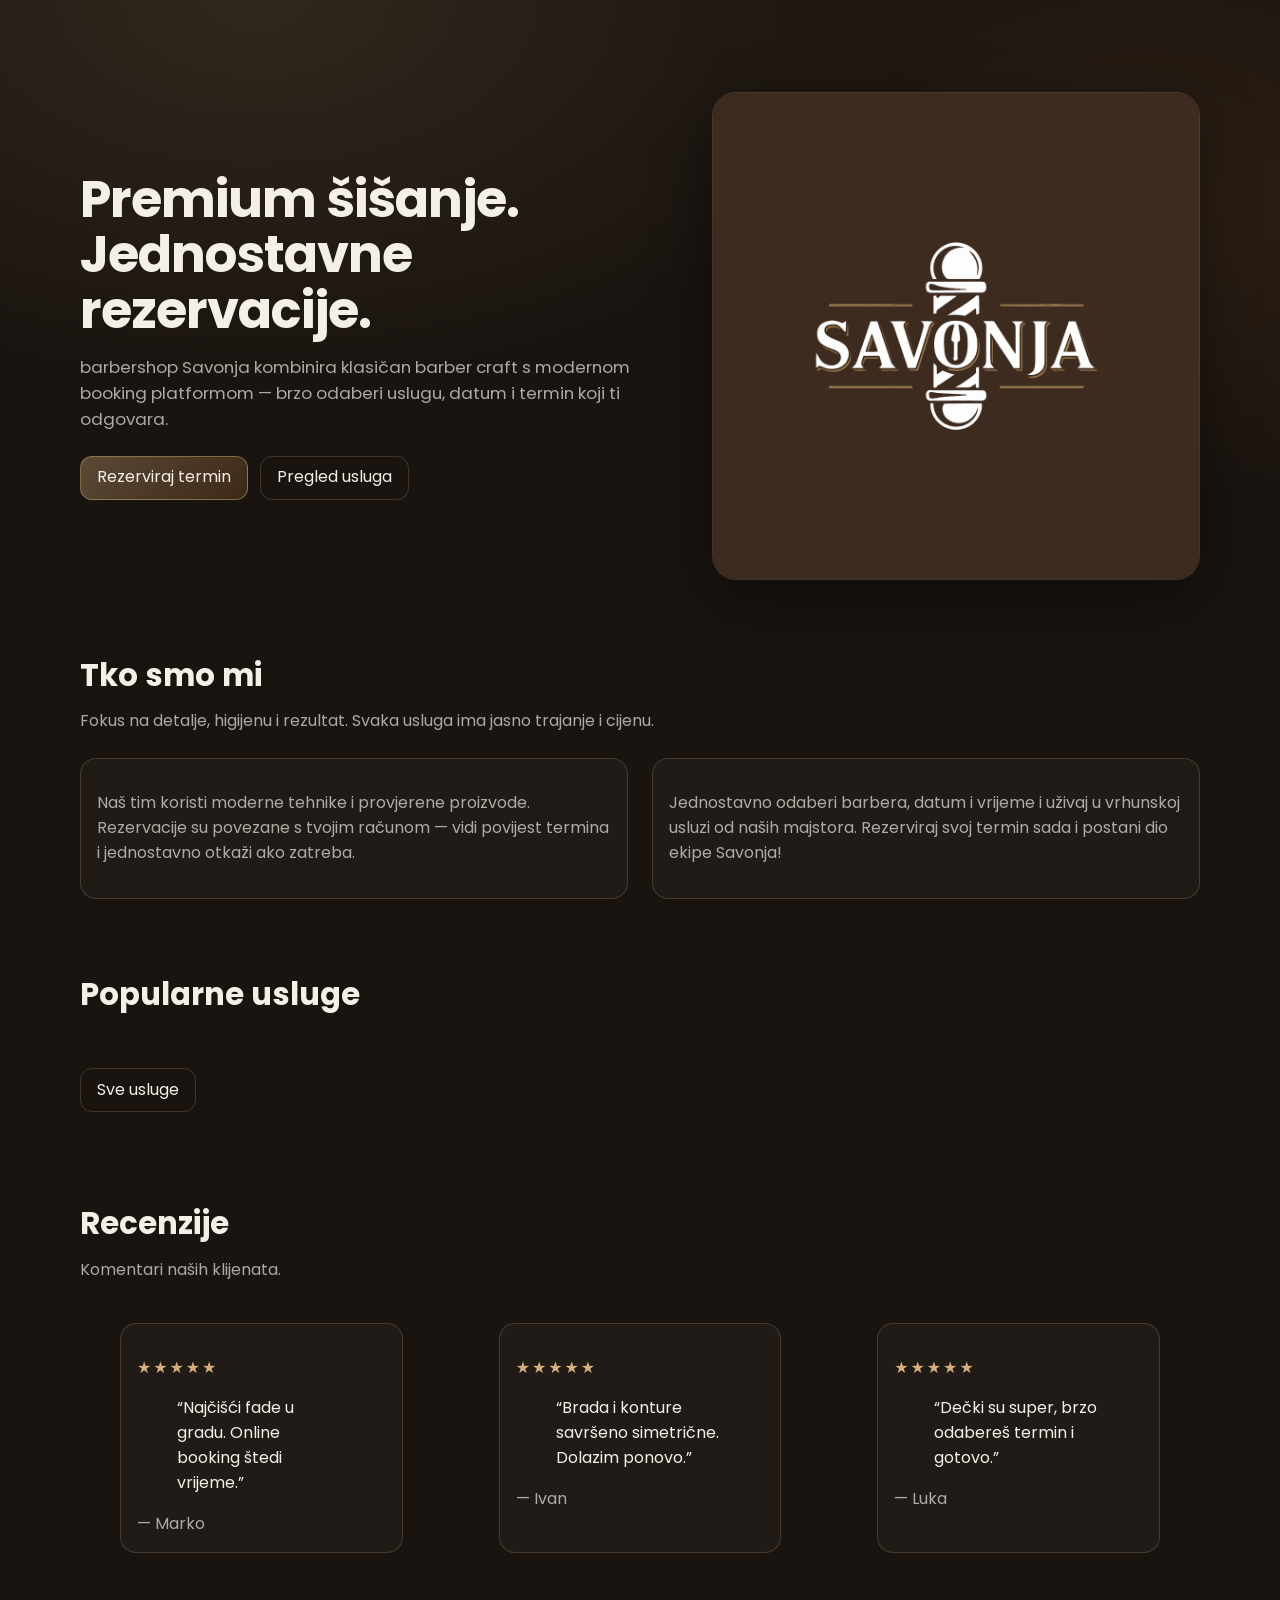
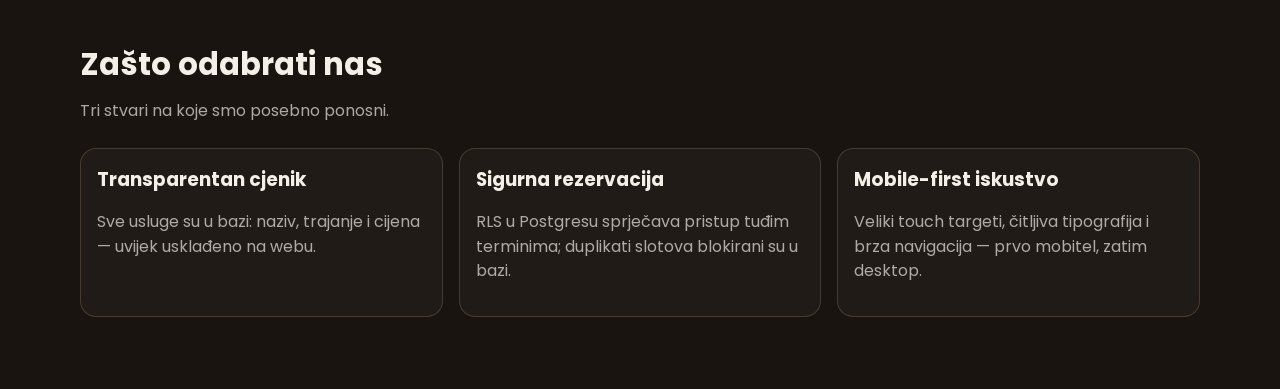
==== index.html @ fda5a317 "initial commit" ====
<!doctype html>
<html lang="hr">

<head>
  <meta charset="utf-8" />
  <meta name="viewport" content="width=device-width, initial-scale=1" />
  <title>barbershop Savonja — rezervacije i premium šišanje</title>
  <meta name="description"
    content="barbershop Savonja: moderan barber shop s online rezervacijama, jasnim cijenama i sigurnim korisničkim računom." />
  <meta name="keywords" content="barber, šišanje, rezervacija, barbershop, Savonja, fade, brada" />
  <link rel="preconnect" href="https://fonts.googleapis.com" />
  <link rel="preconnect" href="https://fonts.gstatic.com" crossorigin />
  <link href="https://fonts.googleapis.com/css2?family=Poppins:wght@400;600;700&display=swap" rel="stylesheet" />
  <link rel="stylesheet" href="css/style.css" />
</head>

<body data-page="home">
  <div id="site-header"></div>

  <div class="shell" id="config-banner" hidden>
    <div class="callout callout--warn stack-top">
      <p><strong>Supabase nije konfiguriran.</strong> Kopiraj <code>js/config.example.js</code> u
        <code>js/config.local.js</code> i unesi URL te anon ključ.
      </p>
    </div>
  </div>

  <main id="main-content">
    <section class="hero shell">
      <div class="hero__grid">
        <div>
          <h1 class="hero__title">Premium šišanje. Jednostavne rezervacije.</h1>
          <p class="hero__lead">
            barbershop Savonja kombinira klasičan barber craft s modernom booking platformom — brzo odaberi uslugu,
            datum i
            termin koji ti odgovara.
          </p>
          <div class="hero__actions">
            <a class="btn btn--primary" href="pages/booking.html">Rezerviraj termin</a>
            <a class="btn btn--ghost" href="pages/services.html">Pregled usluga</a>
          </div>
        </div>
        <div class="hero__art" aria-hidden="true">
          <img src="assets/logo/logo_png.png" alt="Interijer barber shopa" width="800" height="500" loading="eager" />
        </div>
      </div>
    </section>

    <section class="section shell" aria-labelledby="intro-title">
      <div class="section__head">
        <h2 class="section__title" id="intro-title">Tko smo mi</h2>
        <p class="section__sub">
          Fokus na detalje, higijenu i rezultat. Svaka usluga ima jasno trajanje i cijenu.
        </p>
      </div>
      <div class="split split--2">
        <div class="callout">
          <p class="muted">
            Naš tim koristi moderne tehnike i provjerene proizvode. Rezervacije su povezane s tvojim računom — vidi
            povijest termina i jednostavno otkaži ako zatreba.
          </p>
        </div>
        <div class="callout">
          <p class="muted">
            Jednostavno odaberi barbera, datum i vrijeme i uživaj u vrhunskoj usluzi od naših majstora. Rezerviraj
            svoj termin sada i postani dio ekipe Savonja!
          </p>
        </div>
      </div>
    </section>

    <section class="section shell" aria-labelledby="services-preview-title">
      <div class="section__head">
        <h2 class="section__title" id="services-preview-title">Popularne usluge</h2>
        <p class="section__sub"></p>
      </div>
      <div class="grid grid--3" id="home-services"></div>
      <p class="stack-top">
        <a class="btn btn--ghost" href="pages/services.html">Sve usluge</a>
      </p>
    </section>

    <section class="section shell" aria-labelledby="reviews-title">
      <div class="section__head">
        <h2 class="section__title" id="reviews-title">Recenzije</h2>
        <p class="section__sub">Komentari naših klijenata.</p>
      </div>
      <div class="grid grid--3">
        <figure class="review">
          <p class="stars" aria-label="5 od 5 zvjezdica">★★★★★</p>
          <blockquote>
            <p>“Najčišći fade u gradu. Online booking štedi vrijeme.”</p>
          </blockquote>
          <figcaption class="muted">— Marko</figcaption>
        </figure>
        <figure class="review">
          <p class="stars" aria-label="5 od 5 zvjezdica">★★★★★</p>
          <blockquote>
            <p>“Brada i konture savršeno simetrične. Dolazim ponovo.”</p>
          </blockquote>
          <figcaption class="muted">— Ivan</figcaption>
        </figure>
        <figure class="review">
          <p class="stars" aria-label="5 od 5 zvjezdica">★★★★★</p>
          <blockquote>
            <p>“Dečki su super, brzo odabereš termin i gotovo.”</p>
          </blockquote>
          <figcaption class="muted">— Luka</figcaption>
        </figure>
      </div>
    </section>

    <section class="section shell" aria-labelledby="why-title">
      <div class="section__head">
        <h2 class="section__title" id="why-title">Zašto odabrati nas</h2>
        <p class="section__sub">Tri stvari na koje smo posebno ponosni.</p>
      </div>
      <div class="grid grid--3">
        <article class="callout">
          <h3 class="card__title">Transparentan cjenik</h3>
          <p class="muted">Sve usluge su u bazi: naziv, trajanje i cijena — uvijek usklađeno na webu.</p>
        </article>
        <article class="callout">
          <h3 class="card__title">Sigurna rezervacija</h3>
          <p class="muted">RLS u Postgresu sprječava pristup tuđim terminima; duplikati slotova blokirani su u bazi.</p>
        </article>
        <article class="callout">
          <h3 class="card__title">Mobile-first iskustvo</h3>
          <p class="muted">Veliki touch targeti, čitljiva tipografija i brza navigacija — prvo mobitel, zatim desktop.
          </p>
        </article>
      </div>
    </section>
  </main>

  <div id="site-footer"></div>

  <script type="module" src="js/app.js"></script>
</body>

</html>
---- css/style.css ----
:root {
  --header-h: 72px;
  --bg: #1a1410;
  --bg2: #241c16;
  --panel: rgba(255, 255, 255, 0.04);
  --border: rgba(212, 175, 125, 0.22);
  --text: #f4efe7;
  --muted: rgba(244, 239, 231, 0.68);
  --accent: #d4af7d;
  --accent2: #b87333;
  --danger: #ff6b6b;
  --ok: #5bd39b;
  --shadow: 0 18px 60px rgba(0, 0, 0, 0.45);
  --radius: 16px;
  --radius-sm: 12px;
  --space-1: 8px;
  --space-2: 12px;
  --space-3: 16px;
  --space-4: 24px;
  --space-5: 36px;
  --space-6: 56px;
  --max: 1120px;
  --focus: 3px solid rgba(212, 175, 125, 0.55);
}

*,
*::before,
*::after {
  box-sizing: border-box;
}

html {
  color-scheme: dark;
}

body {
  margin: 0;
  font-family: Poppins, system-ui, -apple-system, Segoe UI, Roboto, Arial, sans-serif;
  background: radial-gradient(1200px 700px at 20% 0%, rgba(212, 175, 125, 0.12), transparent 55%),
    radial-gradient(900px 600px at 90% 10%, rgba(184, 115, 51, 0.12), transparent 50%), var(--bg);
  color: var(--text);
  line-height: 1.55;
}

img {
  max-width: 100%;
  height: auto;
  display: block;
}

a {
  color: inherit;
  text-decoration-thickness: 0.08em;
  text-underline-offset: 0.18em;
}

a:hover {
  color: var(--accent);
}

.shell {
  width: min(var(--max), calc(100% - 2 * var(--space-3)));
  margin-inline: auto;
}

.visually-hidden {
  position: absolute;
  width: 1px;
  height: 1px;
  padding: 0;
  margin: -1px;
  overflow: hidden;
  clip: rect(0, 0, 0, 0);
  white-space: nowrap;
  border: 0;
}

.site-header {
  position: sticky;
  top: 0;
  z-index: 110;
  backdrop-filter: blur(12px);
  background: rgba(26, 20, 16, 0.92);
  border-bottom: 1px solid var(--border);
}

.header__bar {
  display: flex;
  align-items: center;
  justify-content: space-between;
  gap: var(--space-3);
  padding: var(--space-3) 0;
  min-height: var(--header-h);
}



.brand {
  display: flex;
  align-items: center;
  gap: var(--space-2);
  text-decoration: none;
  min-height: 44px;
}

.brand__logo {
  border-radius: 14px;
  border: 1px solid var(--border);
  background: rgba(255, 255, 255, 0.03);
  width: 70px;
  height: 70px;
}

.brand__text {
  display: grid;
  line-height: 1.15;
}

.brand__name {
  font-weight: 700;
  letter-spacing: 0.02em;
}

.brand__tag {
  font-size: 0.85rem;
  color: var(--muted);
}

.nav-toggle {
  display: inline-flex;
  flex-direction: column;
  justify-content: center;
  gap: 6px;
  width: 46px;
  height: 46px;
  border-radius: 12px;
  border: 1px solid var(--border);
  background: rgba(255, 255, 255, 0.03);
  cursor: pointer;
  position: relative;
  z-index: 120;
}

.nav-toggle:focus-visible {
  outline: var(--focus);
  outline-offset: 2px;
}

.nav-toggle__bar {
  display: block;
  height: 2px;
  width: 20px;
  margin-inline: auto;
  background: var(--text);
  border-radius: 2px;
}

.nav {
  display: none;
}

.nav.is-open {
  display: block;
  position: absolute;
  top: 100%;
  left: 0;
  right: 0;
  z-index: 115;
  background: rgba(10, 8, 6, 0.95);
  backdrop-filter: blur(12px);
  border-bottom: 1px solid var(--border);
  box-shadow: 0 12px 40px rgba(0, 0, 0, 0.5);
  overflow-y: auto;
  max-height: calc(100vh - var(--header-h));
  max-height: calc(100dvh - var(--header-h));
}

.nav__panel {
  padding: var(--space-3) var(--space-3) var(--space-4);
}

.nav__links {
  display: grid;
  gap: 10px;
}

.nav__link {
  display: block;
  padding: 12px 12px;
  border-radius: 12px;
  text-decoration: none;
  border: 1px solid transparent;
}

.nav__link:hover {
  border-color: rgba(212, 175, 125, 0.25);
  background: rgba(255, 255, 255, 0.03);
}

.nav__link.is-active {
  border-color: rgba(212, 175, 125, 0.45);
  background: rgba(212, 175, 125, 0.08);
}

.nav__actions {
  display: grid;
  gap: 10px;
  margin-top: var(--space-3);
  padding-top: var(--space-3);
  border-top: 1px solid var(--border);
}

@media (min-width: 900px) {
  .site-header {
    display: flex;
    align-items: center;
    justify-content: center;
    gap: var(--space-3);
  }

  .site-header>.shell.header__bar {
    width: auto;
    max-width: none;
    margin: 0;
    padding-right: 0;
    flex-shrink: 0;
  }

  .nav-toggle {
    display: none;
  }

  .nav {
    position: static;
    inset: auto;
    display: flex !important;
    flex: 1;
    max-width: min(var(--max), calc(100% - 280px));
    background: transparent;
    overflow: visible;
  }

  .nav__panel {
    display: flex;
    align-items: center;
    justify-content: flex-end;
    gap: var(--space-4);
    width: 100%;
    padding: 0;
    margin: 0;
    max-width: none;
  }

  .nav__links {
    display: flex;
    align-items: center;
    gap: 6px;
  }

  .nav__actions {
    display: flex;
    align-items: center;
    gap: 10px;
    margin-top: 0;
    padding-top: 0;
    border-top: 0;
  }

  .nav__link {
    padding: 10px 12px;
  }
}

.btn {
  display: inline-flex;
  align-items: center;
  justify-content: center;
  gap: 10px;
  min-height: 44px;
  padding: 0 16px;
  border-radius: 12px;
  border: 1px solid var(--border);
  background: rgba(255, 255, 255, 0.03);
  color: var(--text);
  cursor: pointer;
  text-decoration: none;
  font: inherit;
}

.btn:focus-visible {
  outline: var(--focus);
  outline-offset: 2px;
}

.btn--primary {
  border-color: rgba(212, 175, 125, 0.45);
  background: linear-gradient(135deg, rgba(212, 175, 125, 0.35), rgba(184, 115, 51, 0.22));
}

.btn--ghost {
  background: transparent;
}

.btn--slot {
  min-width: 96px;
}

main {
  padding-block: var(--space-5);
}

.hero {
  padding: var(--space-6) 0 var(--space-5);
}

.hero__grid {
  display: grid;
  gap: var(--space-4);
  align-items: center;
}

@media (min-width: 900px) {
  .hero__grid {
    grid-template-columns: 1.1fr 0.9fr;
    gap: var(--space-5);
  }
}

.hero__title {
  font-size: clamp(2.1rem, 4vw, 3.2rem);
  line-height: 1.08;
  margin: 0 0 var(--space-3);
  letter-spacing: -0.02em;
}

.hero__lead {
  margin: 0 0 var(--space-4);
  color: var(--muted);
  font-size: 1.05rem;
}

.hero__actions {
  display: flex;
  flex-wrap: wrap;
  gap: 12px;
}

.hero__art {
  border-radius: calc(var(--radius) + 8px);
  overflow: hidden;
  border: 1px solid var(--border);
  box-shadow: var(--shadow);
}

@media (min-width: 600px) and (max-width: 899px) {
  .hero__art {
    max-width: 360px;
    margin-inline: auto;
  }
}

.section {
  padding: var(--space-5) 0;
}

.section__head {
  display: grid;
  gap: 10px;
  margin-bottom: var(--space-4);
}

.section__title {
  margin: 0;
  font-size: clamp(1.5rem, 2.4vw, 2rem);
}

.section__sub {
  margin: 0;
  color: var(--muted);
  max-width: 70ch;
}

.grid {
  display: grid;
  gap: var(--space-3);
}

@media (min-width: 720px) and (max-width: 899px) {
  .grid--3 {
    grid-template-columns: repeat(2, 1fr);
    justify-items: center;
  }
}

@media (min-width: 900px) {
  .grid--3 {
    grid-template-columns: repeat(3, 1fr);
  }
}

/* Services page — large cards with generous spacing */
.grid--services {
  gap: var(--space-6);
}

@media (min-width: 720px) {
  .grid--services {
    grid-template-columns: repeat(2, 1fr);
    gap: var(--space-6);
  }
}

@media (min-width: 1000px) {
  .grid--services {
    grid-template-columns: repeat(3, 1fr);
    gap: var(--space-6);
  }
}

.grid--services .card__img {
  aspect-ratio: 16 / 10;
}

.grid--services .card__body {
  padding: var(--space-4);
}

.grid--services .card__title {
  font-size: 1.15rem;
  margin-bottom: 8px;
}

.grid--services .card__text {
  font-size: 1rem;
  margin-bottom: var(--space-3);
}

.grid--services .meta dt {
  font-size: 0.9rem;
}

.grid--services .meta dd {
  font-size: 1rem;
}

.grid--services .meta {
  gap: 10px;
  margin-bottom: var(--space-3);
}

.grid--services .btn {
  min-height: 44px;
  padding: 0 20px;
  font-size: 1rem;
}

.card {
  border: 1px solid var(--border);
  border-radius: var(--radius);
  background: rgba(255, 255, 255, 0.03);
  overflow: hidden;
}

.card__body {
  padding: var(--space-3);
}

.card__title {
  margin: 0 0 8px;
}

.card__text {
  margin: 0 0 var(--space-3);
  color: var(--muted);
}

.card__img {
  width: 100%;
  aspect-ratio: 16 / 10;
  object-fit: cover;
}

.card__img--ph {
  aspect-ratio: 16 / 10;
  background: linear-gradient(135deg, rgba(212, 175, 125, 0.18), rgba(36, 28, 22, 0.9));
}

.card__actions {
  display: flex;
  justify-content: flex-end;
}

.meta {
  display: grid;
  gap: 10px;
  margin: 0 0 var(--space-3);
}

.meta dt {
  color: var(--muted);
  font-size: 0.85rem;
}

.meta dd {
  margin: 0;
  font-weight: 600;
}

.muted {
  color: var(--muted);
}

.table-wrap {
  overflow: auto;
  border: 1px solid var(--border);
  border-radius: var(--radius);
}

.table {
  width: 100%;
  border-collapse: collapse;
  min-width: 640px;
}

.table th,
.table td {
  padding: 12px 14px;
  border-bottom: 1px solid rgba(255, 255, 255, 0.06);
  text-align: left;
  vertical-align: top;
}

.table th {
  color: var(--muted);
  font-weight: 600;
  font-size: 0.9rem;
}

.pill {
  display: inline-flex;
  align-items: center;
  padding: 6px 10px;
  border-radius: 999px;
  border: 1px solid var(--border);
  font-size: 0.85rem;
  text-transform: lowercase;
}

.site-footer {
  border-top: 1px solid var(--border);
  padding: var(--space-5) 0 var(--space-4);
  background: rgba(0, 0, 0, 0.18);
}

.footer__grid {
  display: grid;
  gap: var(--space-4);
}

@media (min-width: 900px) {
  .footer__grid {
    grid-template-columns: repeat(4, 1fr);
  }
}

.footer__title {
  margin: 0 0 10px;
  font-weight: 700;
}

.footer__muted {
  margin: 0;
  color: var(--muted);
}

.footer__social {
  display: flex;
  gap: 12px;
  flex-wrap: wrap;
}

.footer__bottom {
  margin-top: var(--space-4);
  padding-top: var(--space-3);
  border-top: 1px solid rgba(255, 255, 255, 0.06);
  color: var(--muted);
  font-size: 0.95rem;
}

.form {
  display: grid;
  gap: var(--space-3);
}

.field label {
  display: block;
  font-weight: 600;
  margin-bottom: 8px;
}

.field input,
.field textarea,
.field select,
.select-field {
  width: 100%;
  min-height: 48px;
  padding: 12px 40px 12px 12px;
  border-radius: 12px;
  border: 1px solid var(--border);
  background-color: var(--bg2);
  color: var(--text);
  font: inherit;
}

.field select,
.select-field {
  color-scheme: dark;
  cursor: pointer;
  appearance: none;
  background-image: url("data:image/svg+xml,%3Csvg xmlns='http://www.w3.org/2000/svg' width='12' height='8' viewBox='0 0 12 8'%3E%3Cpath fill='%23d4af7d' d='M1 1l5 5 5-5'/%3E%3C/svg%3E");
  background-repeat: no-repeat;
  background-position: right 14px center;
}

.field select option,
.select-field option {
  color: var(--text);
  background-color: var(--bg2);
}

.field textarea {
  min-height: 140px;
  resize: vertical;
}

.field input:focus-visible,
.field textarea:focus-visible,
.field select:focus-visible {
  outline: var(--focus);
  outline-offset: 2px;
}

.callout {
  border: 1px solid var(--border);
  border-radius: var(--radius);
  padding: var(--space-3);
  background: rgba(255, 255, 255, 0.03);
}

.callout--warn {
  border-color: rgba(255, 200, 120, 0.35);
}

.callout--success {
  border-color: rgba(91, 211, 155, 0.35);
}

.cal {
  display: grid;
  gap: 10px;
}

.cal__weekdays {
  display: grid;
  grid-template-columns: repeat(7, minmax(0, 1fr));
  gap: 8px;
  text-align: center;
  color: var(--muted);
  font-size: 0.82rem;
  font-weight: 700;
  letter-spacing: 0.02em;
}

.cal__wd {
  padding: 6px 0;
}

.cal__grid {
  display: grid;
  grid-template-columns: repeat(7, minmax(0, 1fr));
  gap: 8px;
}

.cal__cell--empty {
  min-height: 44px;
}

.cal__day {
  border-radius: 12px;
  border: 1px solid var(--border);
  background: rgba(255, 255, 255, 0.03);
  color: var(--text);
  cursor: pointer;
  min-height: 48px;
}

.cal__day.is-disabled {
  opacity: 0.35;
  cursor: not-allowed;
}

.cal__day.is-selected {
  border-color: rgba(212, 175, 125, 0.65);
  box-shadow: 0 0 0 3px rgba(212, 175, 125, 0.12);
}

.cal__num {
  font-weight: 700;
}

.slot-grid {
  display: flex;
  flex-wrap: wrap;
  gap: 10px;
}

.split {
  display: grid;
  gap: var(--space-4);
}

@media (min-width: 980px) {
  .split--2 {
    grid-template-columns: 1fr 1fr;
    align-items: start;
  }
}

.booking-toolbar {
  display: flex;
  align-items: center;
  justify-content: space-between;
  gap: var(--space-3);
  margin-bottom: var(--space-3);
}

.map-frame {
  width: 100%;
  min-height: 320px;
  border: 0;
  border-radius: var(--radius);
  border: 1px solid var(--border);
}

.toast {
  position: fixed;
  left: 50%;
  bottom: 18px;
  transform: translateX(-50%);
  z-index: 100;
  max-width: min(560px, calc(100% - 24px));
  padding: 12px 14px;
  border-radius: 14px;
  border: 1px solid var(--border);
  background: rgba(26, 20, 16, 0.92);
  box-shadow: var(--shadow);
}

.toast[data-variant='error'] {
  border-color: rgba(255, 107, 107, 0.45);
}

.toast[data-variant='success'] {
  border-color: rgba(91, 211, 155, 0.45);
}

.toast--big {
  font-size: 1.35rem;
  font-weight: 700;
  padding: 22px 32px;
  max-width: min(640px, calc(100% - 24px));
  text-align: center;
  line-height: 1.4;
  letter-spacing: 0.01em;
}

/* ----------- Status pill colors ----------- */

.pill[data-status='confirmed'] {
  border-color: rgba(91, 211, 155, 0.5);
  background: rgba(91, 211, 155, 0.15);
  color: #5bd39b;
}

.pill[data-status='cancelled'] {
  border-color: rgba(255, 107, 107, 0.5);
  background: rgba(255, 107, 107, 0.15);
  color: #ff6b6b;
}

.pill[data-status='pending'] {
  border-color: rgba(212, 175, 125, 0.5);
  background: rgba(212, 175, 125, 0.12);
  color: var(--accent);
}

.pill[data-status='completed'] {
  border-color: rgba(91, 211, 155, 0.35);
  background: rgba(91, 211, 155, 0.08);
  color: rgba(91, 211, 155, 0.8);
}

/* ----------- Banner alert (email confirm) ----------- */

.banner-alert {
  position: fixed;
  top: 50%;
  left: 50%;
  transform: translate(-50%, -50%);
  z-index: 200;
  width: min(480px, calc(100% - 32px));
  padding: var(--space-5) var(--space-4);
  border-radius: var(--radius);
  border: 1px solid var(--border);
  background: rgba(26, 20, 16, 0.97);
  backdrop-filter: blur(16px);
  box-shadow: 0 24px 80px rgba(0, 0, 0, 0.6);
  text-align: center;
  animation: bannerIn 0.3s ease-out;
}

.banner-alert__icon {
  font-size: 2.8rem;
  margin-bottom: var(--space-2);
}

.banner-alert__title {
  font-size: 1.5rem;
  font-weight: 700;
  margin: 0 0 var(--space-2);
}

.banner-alert__text {
  color: var(--muted);
  margin: 0 0 var(--space-4);
  font-size: 1.05rem;
  line-height: 1.5;
}

.banner-alert__close {
  min-height: 44px;
  padding: 0 24px;
}

.banner-overlay {
  position: fixed;
  inset: 0;
  z-index: 199;
  background: rgba(0, 0, 0, 0.6);
  animation: overlayIn 0.2s ease-out;
}

@keyframes bannerIn {
  from { opacity: 0; transform: translate(-50%, -50%) scale(0.92); }
  to   { opacity: 1; transform: translate(-50%, -50%) scale(1); }
}

@keyframes overlayIn {
  from { opacity: 0; }
  to   { opacity: 1; }
}

/* ----------- Custom confirm modal ----------- */

.modal-overlay {
  position: fixed;
  inset: 0;
  z-index: 199;
  background: rgba(0, 0, 0, 0.6);
  animation: overlayIn 0.2s ease-out;
}

.modal {
  position: fixed;
  top: 50%;
  left: 50%;
  transform: translate(-50%, -50%);
  z-index: 200;
  width: min(440px, calc(100% - 32px));
  padding: var(--space-4);
  border-radius: var(--radius);
  border: 1px solid var(--border);
  background: rgba(26, 20, 16, 0.97);
  backdrop-filter: blur(16px);
  box-shadow: 0 24px 80px rgba(0, 0, 0, 0.6);
  animation: bannerIn 0.3s ease-out;
}

.modal__title {
  font-size: 1.2rem;
  font-weight: 700;
  margin: 0 0 var(--space-2);
}

.modal__body {
  color: var(--muted);
  margin: 0 0 var(--space-4);
  line-height: 1.55;
  white-space: pre-line;
}

.modal__actions {
  display: flex;
  justify-content: flex-end;
  gap: 10px;
}

.btn--danger {
  border-color: rgba(255, 107, 107, 0.45);
  background: linear-gradient(135deg, rgba(255, 107, 107, 0.25), rgba(200, 60, 60, 0.18));
  color: #ff6b6b;
}

.is-skeleton {
  position: relative;
  overflow: hidden;
}

.is-skeleton::after {
  content: '';
  position: absolute;
  inset: 0;
  transform: translateX(-60%);
  background: linear-gradient(90deg, transparent, rgba(255, 255, 255, 0.08), transparent);
  animation: shimmer 1.2s infinite;
}

@keyframes shimmer {
  100% {
    transform: translateX(60%);
  }
}

.review {
  border: 1px solid var(--border);
  border-radius: var(--radius);
  padding: var(--space-3);
  background: rgba(255, 255, 255, 0.03);
}

.stars {
  color: var(--accent);
  letter-spacing: 0.12em;
  font-weight: 800;
}

.stack-top {
  margin-top: var(--space-3);
}

.barber-grid {
  display: grid;
  gap: var(--space-3);
  grid-template-columns: repeat(auto-fit, minmax(140px, 1fr));
}

.barber-card {
  display: flex;
  flex-direction: column;
  align-items: center;
  gap: var(--space-2);
  padding: var(--space-3);
  border-radius: var(--radius);
  border: 1px solid var(--border);
  background: rgba(255, 255, 255, 0.03);
  color: var(--text);
  cursor: pointer;
  font: inherit;
  min-height: 44px;
}

.barber-card:hover {
  border-color: rgba(212, 175, 125, 0.35);
}

.barber-card.is-selected {
  border-color: rgba(212, 175, 125, 0.65);
  box-shadow: 0 0 0 3px rgba(212, 175, 125, 0.12);
}

.barber-card__img {
  width: 100px;
  height: 100px;
  border-radius: 50%;
  object-fit: cover;
  border: 2px solid var(--border);
}

.barber-card__img--ph {
  background: linear-gradient(135deg, rgba(212, 175, 125, 0.2), rgba(36, 28, 22, 0.9));
}

.barber-card__name {
  font-weight: 600;
}

.cal-label {
  margin: 0;
  font-size: 1.15rem;
}

.booking-subtitle {
  margin: 0 0 12px;
  font-size: 1.15rem;
}
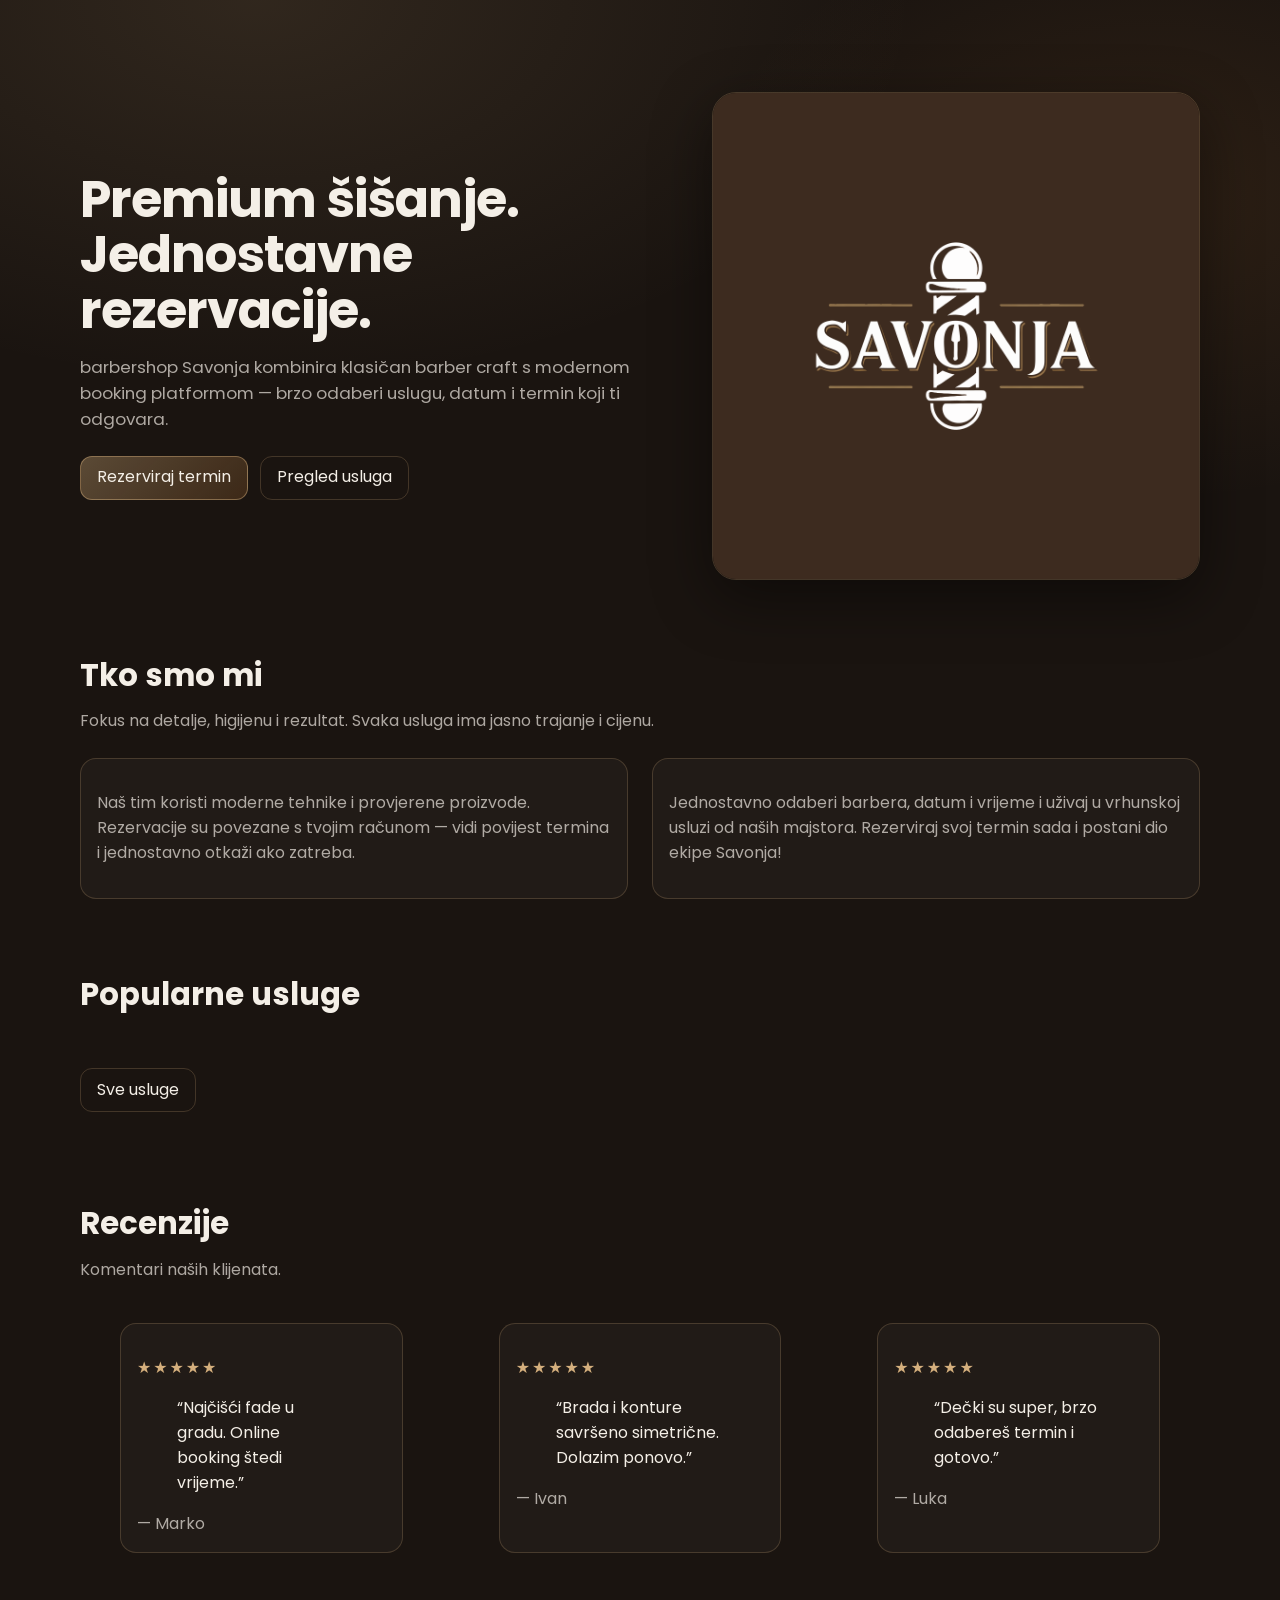
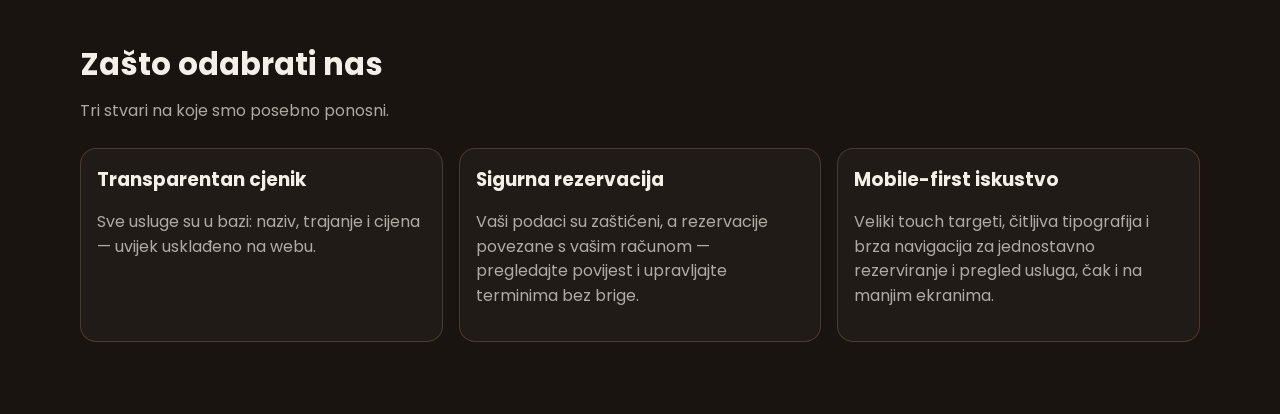
==== commit a0cb715d: "fixed some text and author" ====
--- a/index.html
+++ b/index.html
@@ -8,9 +8,20 @@
   <meta name="description"
     content="barbershop Savonja: moderan barber shop s online rezervacijama, jasnim cijenama i sigurnim korisničkim računom." />
   <meta name="keywords" content="barber, šišanje, rezervacija, barbershop, Savonja, fade, brada" />
+  <meta name="google-site-verification" content="ejr2laT1Vxrq2xa0mAdOtP4Iyy8rrj4gCtJRoqw3tww" />
   <link rel="preconnect" href="https://fonts.googleapis.com" />
   <link rel="preconnect" href="https://fonts.gstatic.com" crossorigin />
   <link href="https://fonts.googleapis.com/css2?family=Poppins:wght@400;600;700&display=swap" rel="stylesheet" />
+  <meta name="author" content="Dominik Tomaško" />
+  <meta property="og:title" content="barbershop Savonja — rezervacije i premium šišanje" />
+  <meta property="og:description"
+    content="barbershop Savonja: moderan barber shop s online rezervacijama, jasnim cijenama i sigurnim korisničkim računom." />
+  <meta property="og:image" content="https://barbershop-savonja.vercel.app/assets/logo/logo_png.png" />
+  <meta property="og:url" content="https://barbershop-savonja.vercel.app/" />
+  <meta property="og:type" content="website" />
+  <meta property="og:locale" content="hr_HR" />
+  <meta name="twitter:card" content="summary_large_image" />
+  <link rel="icon" type="image/png" href="assets/logo/logo_png.png" />
   <link rel="stylesheet" href="css/style.css" />
 </head>
 
@@ -19,8 +30,10 @@
 
   <div class="shell" id="config-banner" hidden>
     <div class="callout callout--warn stack-top">
-      <p><strong>Supabase nije konfiguriran.</strong> Kopiraj <code>js/config.example.js</code> u
-        <code>js/config.local.js</code> i unesi URL te anon ključ.
+      <p>
+        <strong>Supabase nije konfiguriran.</strong> Kopiraj
+        <code>js/config.example.js</code> u <code>js/config.local.js</code> i
+        unesi URL te anon ključ.
       </p>
     </div>
   </div>
@@ -29,11 +42,13 @@
     <section class="hero shell">
       <div class="hero__grid">
         <div>
-          <h1 class="hero__title">Premium šišanje. Jednostavne rezervacije.</h1>
+          <h1 class="hero__title">
+            Premium šišanje. Jednostavne rezervacije.
+          </h1>
           <p class="hero__lead">
-            barbershop Savonja kombinira klasičan barber craft s modernom booking platformom — brzo odaberi uslugu,
-            datum i
-            termin koji ti odgovara.
+            barbershop Savonja kombinira klasičan barber craft s modernom
+            booking platformom — brzo odaberi uslugu, datum i termin koji ti
+            odgovara.
           </p>
           <div class="hero__actions">
             <a class="btn btn--primary" href="pages/booking.html">Rezerviraj termin</a>
@@ -50,20 +65,23 @@
       <div class="section__head">
         <h2 class="section__title" id="intro-title">Tko smo mi</h2>
         <p class="section__sub">
-          Fokus na detalje, higijenu i rezultat. Svaka usluga ima jasno trajanje i cijenu.
+          Fokus na detalje, higijenu i rezultat. Svaka usluga ima jasno
+          trajanje i cijenu.
         </p>
       </div>
       <div class="split split--2">
         <div class="callout">
           <p class="muted">
-            Naš tim koristi moderne tehnike i provjerene proizvode. Rezervacije su povezane s tvojim računom — vidi
-            povijest termina i jednostavno otkaži ako zatreba.
+            Naš tim koristi moderne tehnike i provjerene proizvode.
+            Rezervacije su povezane s tvojim računom — vidi povijest termina i
+            jednostavno otkaži ako zatreba.
           </p>
         </div>
         <div class="callout">
           <p class="muted">
-            Jednostavno odaberi barbera, datum i vrijeme i uživaj u vrhunskoj usluzi od naših majstora. Rezerviraj
-            svoj termin sada i postani dio ekipe Savonja!
+            Jednostavno odaberi barbera, datum i vrijeme i uživaj u vrhunskoj
+            usluzi od naših majstora. Rezerviraj svoj termin sada i postani
+            dio ekipe Savonja!
           </p>
         </div>
       </div>
@@ -71,7 +89,9 @@
 
     <section class="section shell" aria-labelledby="services-preview-title">
       <div class="section__head">
-        <h2 class="section__title" id="services-preview-title">Popularne usluge</h2>
+        <h2 class="section__title" id="services-preview-title">
+          Popularne usluge
+        </h2>
         <p class="section__sub"></p>
       </div>
       <div class="grid grid--3" id="home-services"></div>
@@ -118,15 +138,24 @@
       <div class="grid grid--3">
         <article class="callout">
           <h3 class="card__title">Transparentan cjenik</h3>
-          <p class="muted">Sve usluge su u bazi: naziv, trajanje i cijena — uvijek usklađeno na webu.</p>
+          <p class="muted">
+            Sve usluge su u bazi: naziv, trajanje i cijena — uvijek usklađeno
+            na webu.
+          </p>
         </article>
         <article class="callout">
           <h3 class="card__title">Sigurna rezervacija</h3>
-          <p class="muted">RLS u Postgresu sprječava pristup tuđim terminima; duplikati slotova blokirani su u bazi.</p>
+          <p class="muted">
+            Vaši podaci su zaštićeni, a rezervacije povezane s vašim računom —
+            pregledajte povijest i upravljajte terminima bez brige.
+          </p>
         </article>
         <article class="callout">
           <h3 class="card__title">Mobile-first iskustvo</h3>
-          <p class="muted">Veliki touch targeti, čitljiva tipografija i brza navigacija — prvo mobitel, zatim desktop.
+          <p class="muted">
+            Veliki touch targeti, čitljiva tipografija i brza navigacija za
+            jednostavno rezerviranje i pregled usluga, čak i na manjim
+            ekranima.
           </p>
         </article>
       </div>
--- a/css/style.css
+++ b/css/style.css
@@ -749,11 +749,14 @@
   transform: translateX(-50%);
   z-index: 100;
   max-width: min(560px, calc(100% - 24px));
-  padding: 12px 14px;
+  padding: 16px 20px;
   border-radius: 14px;
   border: 1px solid var(--border);
   background: rgba(26, 20, 16, 0.92);
   box-shadow: var(--shadow);
+  font-size: 1.15rem;
+  font-weight: 500;
+  text-align: center;
 }
 
 .toast[data-variant='error'] {
